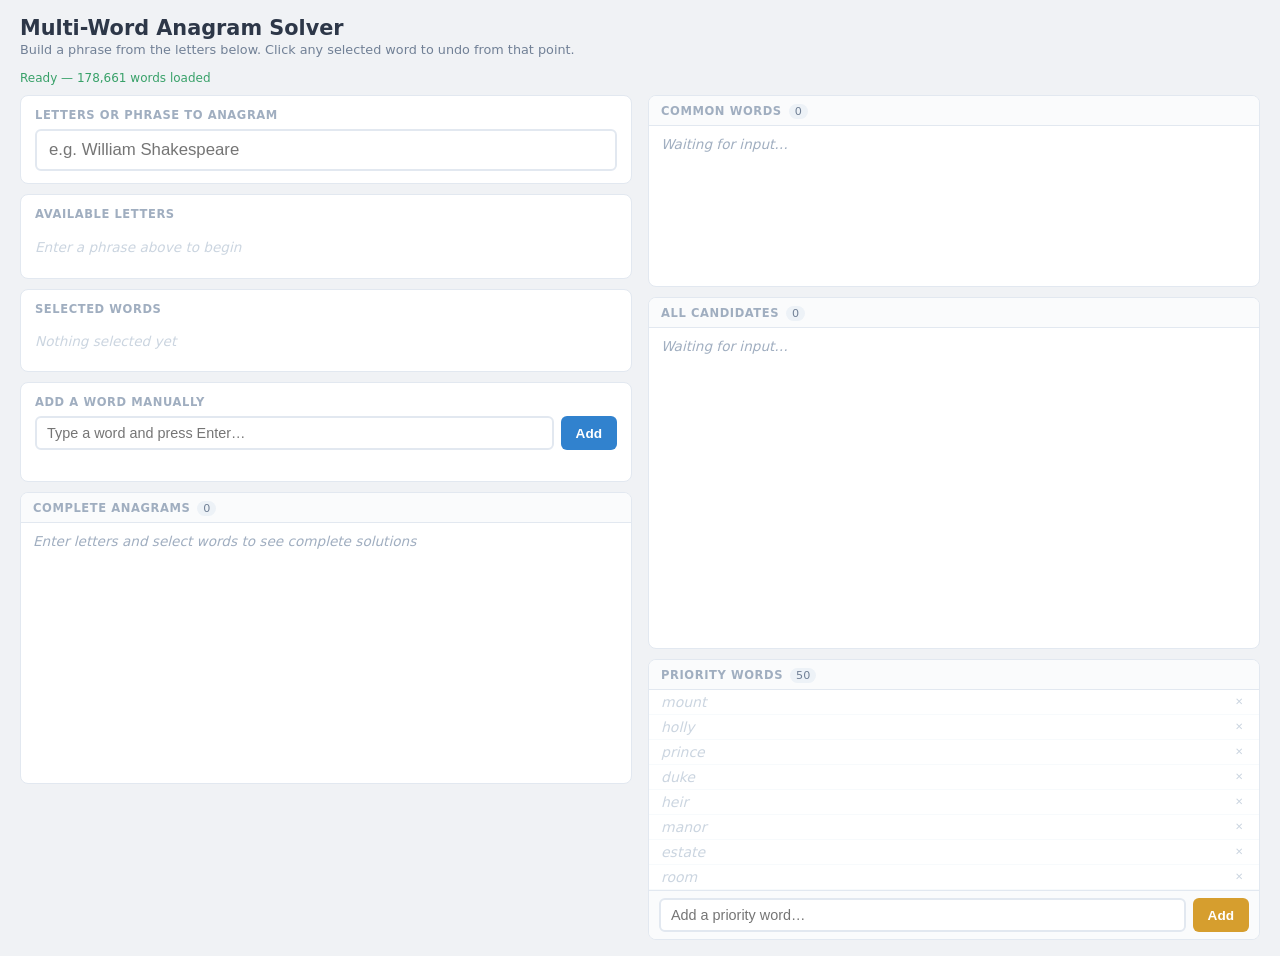
==== anagram/index.html @ 5bc654f7 "Initial commit, lots of stubbed pages." ====
<!DOCTYPE html>
<html lang="en">
<head>
  <meta charset="UTF-8">
  <meta name="viewport" content="width=device-width, initial-scale=1.0">
  <title>Multi-Word Anagram Solver — Blue Prince Tools</title>
  <style>
    *, *::before, *::after { box-sizing: border-box; margin: 0; padding: 0; }

    body {
      font-family: system-ui, -apple-system, BlinkMacSystemFont, 'Segoe UI', sans-serif;
      background: #f0f2f5;
      color: #1a1a2e;
      padding: 16px 20px;
      min-height: 100vh;
    }

    header { margin-bottom: 14px; }
    h1 { font-size: 1.3rem; font-weight: 700; color: #2d3748; margin-bottom: 2px; }
    .subtitle { font-size: 0.8rem; color: #718096; }

    /* Status bar */
    #status-bar {
      font-size: 0.75rem;
      color: #a0aec0;
      margin-bottom: 10px;
      min-height: 1.2em;
    }
    #status-bar.loading { color: #d69e2e; }
    #status-bar.ready   { color: #38a169; }
    #status-bar.error   { color: #e53e3e; }

    /* Two-column layout */
    .page-body {
      display: grid;
      grid-template-columns: 1fr 1fr;
      gap: 16px;
      align-items: start;
    }

    .left-col, .right-col {
      display: flex;
      flex-direction: column;
      gap: 10px;
    }

    .card {
      background: white;
      border: 1px solid #e2e8f0;
      border-radius: 8px;
      padding: 12px 14px;
    }

    .section-label {
      font-size: 0.72rem;
      font-weight: 600;
      text-transform: uppercase;
      letter-spacing: 0.05em;
      color: #a0aec0;
      margin-bottom: 7px;
    }

    /* Input */
    #base-input {
      width: 100%;
      padding: 9px 12px;
      border: 2px solid #e2e8f0;
      border-radius: 6px;
      font-size: 1.05rem;
      color: #2d3748;
      background: white;
      transition: border-color 0.15s;
    }
    #base-input:focus {
      outline: none;
      border-color: #4299e1;
      box-shadow: 0 0 0 3px rgba(66,153,225,0.15);
    }

    /* Letter pool */
    .pool-header {
      display: flex;
      align-items: baseline;
      gap: 8px;
      margin-bottom: 7px;
    }
    .pool-count { font-size: 0.72rem; color: #a0aec0; }

    #letter-pool {
      display: flex;
      flex-wrap: wrap;
      gap: 4px;
      min-height: 38px;
      align-items: center;
    }
    .letter-tile {
      display: inline-flex;
      align-items: center;
      justify-content: center;
      width: 30px;
      height: 30px;
      border-radius: 5px;
      font-size: 0.9rem;
      font-weight: 700;
      flex-shrink: 0;
    }
    .letter-tile.avail { background: #ebf8ff; color: #2b6cb0; border: 1px solid #bee3f8; }
    .letter-tile.used  { background: transparent; color: #cbd5e0; border: 1px solid #edf2f7; }
    .letter-sep { width: 8px; flex-shrink: 0; }
    .pool-placeholder, .selected-placeholder { color: #cbd5e0; font-style: italic; font-size: 0.85rem; }

    /* Selected words */
    .pool-header .undo-hint { font-size: 0.72rem; color: #a0aec0; font-style: italic; }
    #selected-words-wrap {
      display: flex;
      flex-wrap: wrap;
      gap: 6px;
      min-height: 36px;
      align-items: center;
    }
    .word-tile {
      display: inline-flex;
      align-items: center;
      gap: 5px;
      padding: 5px 12px 5px 10px;
      background: #3182ce;
      color: white;
      border-radius: 999px;
      font-size: 0.9rem;
      font-weight: 600;
      cursor: pointer;
      user-select: none;
      transition: background 0.12s, transform 0.08s;
      border: none;
    }
    .word-tile:hover { background: #e53e3e; transform: scale(1.04); }
    .word-tile .x { font-size: 0.65rem; opacity: 0.7; }
    .word-tile:hover .x { opacity: 1; }

    /* Add word */
    .add-row { display: flex; gap: 7px; }
    .add-row input {
      flex: 1;
      padding: 7px 10px;
      border: 2px solid #e2e8f0;
      border-radius: 6px;
      font-size: 0.9rem;
      color: #2d3748;
      transition: border-color 0.15s;
    }
    .add-row input:focus { outline: none; border-color: #4299e1; box-shadow: 0 0 0 3px rgba(66,153,225,0.15); }
    .add-row input.input-error { border-color: #e53e3e; }
    .add-row input.input-warn  { border-color: #d69e2e; }
    .btn {
      padding: 7px 15px;
      background: #3182ce;
      color: white;
      border: none;
      border-radius: 6px;
      cursor: pointer;
      font-size: 0.85rem;
      font-weight: 600;
      transition: background 0.12s;
      white-space: nowrap;
    }
    .btn:hover { background: #2b6cb0; }
    .msg { font-size: 0.8rem; margin-top: 5px; min-height: 1.1em; line-height: 1.4; }
    .msg.error { color: #c53030; }
    .msg.warn  { color: #975a16; }

    /* Panels */
    .panel { background: white; border: 1px solid #e2e8f0; border-radius: 8px; overflow: hidden; }
    .panel-header {
      display: flex;
      align-items: baseline;
      gap: 7px;
      padding: 8px 12px 6px;
      border-bottom: 1px solid #e2e8f0;
      background: #fafbfc;
    }
    .panel-title { font-size: 0.72rem; font-weight: 600; text-transform: uppercase; letter-spacing: 0.05em; color: #a0aec0; }
    .count-badge { font-size: 0.7rem; background: #edf2f7; color: #718096; border-radius: 999px; padding: 1px 6px; font-weight: 500; }

    .panel-list { overflow-y: auto; }
    .common-list   { height: 160px; }
    .cands-list    { height: 320px; }
    .priority-list { height: 200px; }
    .complete-list { height: 260px; }

    .list-item {
      display: flex;
      justify-content: space-between;
      align-items: center;
      padding: 4px 12px;
      border-bottom: 1px solid #f7fafc;
      font-size: 0.875rem;
      cursor: pointer;
      transition: background 0.08s;
    }
    .list-item:last-child { border-bottom: none; }
    .item-len { font-size: 0.7rem; color: #cbd5e0; flex-shrink: 0; margin-left: 8px; }

    .list-item.common { color: #276749; }
    .list-item.common:hover { background: #c6f6d5; color: #22543d; }
    .list-item.cand   { color: #2d3748; }
    .list-item.cand:hover { background: #ebf8ff; color: #2b6cb0; }

    .list-item.hi { background: #fffbeb; color: #744210; font-weight: 700; border-left: 3px solid #f6ad55; padding-left: 9px; }
    .list-item.hi:hover { background: #fef3c7; }

    .list-item.pri-avail { background: #fffbeb; color: #744210; font-weight: 700; border-left: 3px solid #f6ad55; padding-left: 9px; }
    .list-item.pri-avail:hover { background: #fef3c7; }
    .list-item.pri-unavail { color: #cbd5e0; font-style: italic; cursor: default; }

    .pri-remove { margin-left: auto; padding: 0 4px; font-size: 0.65rem; color: #cbd5e0; background: none; border: none; cursor: pointer; flex-shrink: 0; line-height: 1; }
    .pri-remove:hover { color: #e53e3e; }

    .list-divider { padding: 2px 12px; font-size: 0.67rem; text-transform: uppercase; letter-spacing: 0.06em; color: #a0aec0; background: #f7fafc; border-bottom: 1px solid #e2e8f0; pointer-events: none; }

    .solution-item { padding: 5px 12px; border-bottom: 1px solid #f7fafc; cursor: pointer; transition: background 0.08s; }
    .solution-item:last-child { border-bottom: none; }
    .solution-item:hover { background: #ebf8ff; }
    .solution-words { display: flex; flex-wrap: wrap; gap: 4px; align-items: center; }
    .sol-word { font-size: 0.85rem; font-weight: 600; color: #2d3748; padding: 2px 7px; background: #edf2f7; border-radius: 999px; }
    .sol-word.sol-priority { background: #fffbeb; color: #744210; border: 1px solid #f6ad55; }
    .sol-selected-word { background: #bee3f8; color: #2b6cb0; opacity: 0.7; }
    .timeout-note { padding: 4px 12px 6px; font-size: 0.72rem; color: #a0aec0; font-style: italic; border-top: 1px solid #f0f0f0; }

    .list-placeholder { padding: 10px 12px; color: #a0aec0; font-style: italic; font-size: 0.85rem; }
    .list-loading { padding: 10px 12px; color: #a0aec0; font-size: 0.85rem; }
    .list-loading::after { content: ''; display: inline-block; animation: dots 1.2s infinite; }
    @keyframes dots { 0% { content: ''; } 33% { content: '.'; } 66% { content: '..'; } 100% { content: '...'; } }

    .panel-footer { padding: 7px 10px; border-top: 1px solid #e2e8f0; background: #fafbfc; }
  </style>
</head>
<body>

<header>
  <h1>Multi-Word Anagram Solver</h1>
  <p class="subtitle">Build a phrase from the letters below. Click any selected word to undo from that point.</p>
</header>

<div id="status-bar" class="loading">Loading wordlist…</div>

<div class="page-body">

  <!-- Left column -->
  <div class="left-col">

    <div class="card">
      <div class="section-label">Letters or phrase to anagram</div>
      <input type="text" id="base-input" placeholder="e.g. William Shakespeare" autocomplete="off" spellcheck="false" disabled>
    </div>

    <div class="card">
      <div class="pool-header">
        <div class="section-label" style="margin-bottom:0">Available letters</div>
        <span class="pool-count" id="pool-count"></span>
      </div>
      <div id="letter-pool"><span class="pool-placeholder">Enter a phrase above to begin</span></div>
    </div>

    <div class="card">
      <div class="pool-header">
        <div class="section-label" style="margin-bottom:0">Selected words</div>
        <span class="undo-hint" id="undo-hint" style="display:none">— click to undo from that point</span>
      </div>
      <div id="selected-words-wrap"><span class="selected-placeholder">Nothing selected yet</span></div>
    </div>

    <div class="card">
      <div class="section-label">Add a word manually</div>
      <div class="add-row">
        <input type="text" id="word-input" placeholder="Type a word and press Enter…" autocomplete="off" spellcheck="false">
        <button class="btn" onclick="addTypedWord()">Add</button>
      </div>
      <div class="msg" id="word-msg"></div>
    </div>

    <!-- Complete anagrams -->
    <div class="panel">
      <div class="panel-header">
        <span class="panel-title">Complete anagrams</span>
        <span class="count-badge" id="complete-count">0</span>
      </div>
      <div class="panel-list complete-list" id="complete-list">
        <div class="list-placeholder">Enter letters and select words to see complete solutions</div>
      </div>
    </div>

  </div><!-- /left-col -->

  <!-- Right column -->
  <div class="right-col">

    <div class="panel">
      <div class="panel-header">
        <span class="panel-title">Common words</span>
        <span class="count-badge" id="common-count">0</span>
      </div>
      <div class="panel-list common-list" id="common-list">
        <div class="list-placeholder">Waiting for input…</div>
      </div>
    </div>

    <div class="panel">
      <div class="panel-header">
        <span class="panel-title">All candidates</span>
        <span class="count-badge" id="cand-count">0</span>
      </div>
      <div class="panel-list cands-list" id="candidates-list">
        <div class="list-placeholder">Waiting for input…</div>
      </div>
    </div>

    <div class="panel">
      <div class="panel-header">
        <span class="panel-title">Priority words</span>
        <span class="count-badge" id="priority-count">0</span>
      </div>
      <div class="panel-list priority-list" id="priority-list">
        <div class="list-placeholder">No priority words yet</div>
      </div>
      <div class="panel-footer">
        <div class="add-row">
          <input type="text" id="priority-input" placeholder="Add a priority word…" autocomplete="off" spellcheck="false">
          <button class="btn" onclick="addPriorityWord()" style="background:#d69e2e">Add</button>
        </div>
      </div>
    </div>

  </div><!-- /right-col -->

</div><!-- /page-body -->

<script src="anagram.js"></script>
</body>
</html>
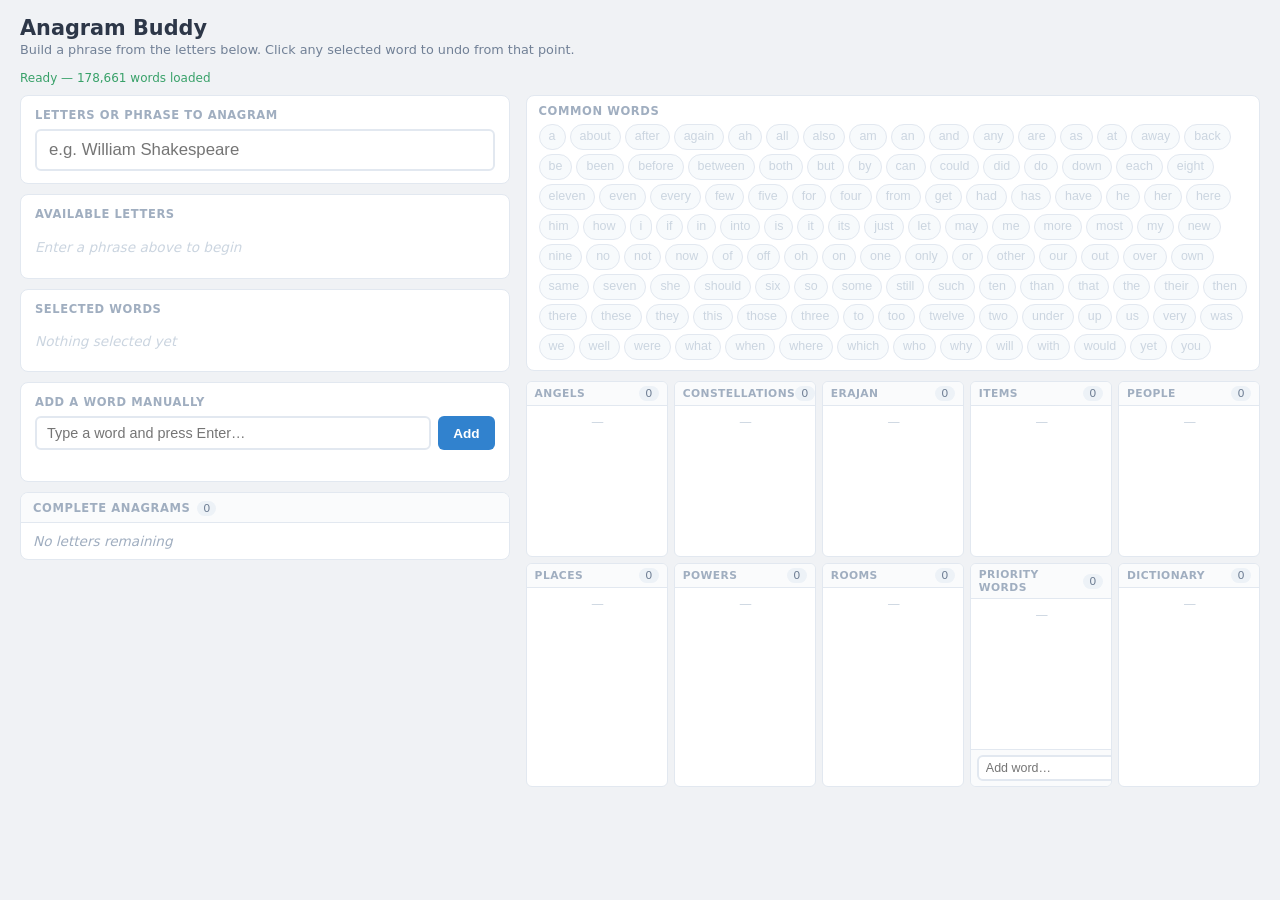
==== commit 1137533d: "Rework Anagram Solver into Anagram Buddy with category word lists" ====
--- a/anagram/index.html
+++ b/anagram/index.html
@@ -3,7 +3,7 @@
 <head>
   <meta charset="UTF-8">
   <meta name="viewport" content="width=device-width, initial-scale=1.0">
-  <title>Multi-Word Anagram Solver — Blue Prince Tools</title>
+  <title>Anagram Buddy — Blue Prince Tools</title>
   <style>
     *, *::before, *::after { box-sizing: border-box; margin: 0; padding: 0; }
 
@@ -19,7 +19,6 @@
     h1 { font-size: 1.3rem; font-weight: 700; color: #2d3748; margin-bottom: 2px; }
     .subtitle { font-size: 0.8rem; color: #718096; }
 
-    /* Status bar */
     #status-bar {
       font-size: 0.75rem;
       color: #a0aec0;
@@ -30,10 +29,10 @@
     #status-bar.ready   { color: #38a169; }
     #status-bar.error   { color: #e53e3e; }
 
-    /* Two-column layout */
+    /* Two-column layout: 40% left / 60% right */
     .page-body {
       display: grid;
-      grid-template-columns: 1fr 1fr;
+      grid-template-columns: 2fr 3fr;
       gap: 16px;
       align-items: start;
     }
@@ -71,20 +70,11 @@
       background: white;
       transition: border-color 0.15s;
     }
-    #base-input:focus {
-      outline: none;
-      border-color: #4299e1;
-      box-shadow: 0 0 0 3px rgba(66,153,225,0.15);
-    }
+    #base-input:focus { outline: none; border-color: #4299e1; box-shadow: 0 0 0 3px rgba(66,153,225,0.15); }
 
     /* Letter pool */
-    .pool-header {
-      display: flex;
-      align-items: baseline;
-      gap: 8px;
-      margin-bottom: 7px;
-    }
-    .pool-count { font-size: 0.72rem; color: #a0aec0; }
+    .pool-header { display: flex; align-items: baseline; gap: 8px; margin-bottom: 7px; }
+    .pool-count  { font-size: 0.72rem; color: #a0aec0; }
 
     #letter-pool {
       display: flex;
@@ -97,10 +87,10 @@
       display: inline-flex;
       align-items: center;
       justify-content: center;
-      width: 30px;
-      height: 30px;
+      width: 28px;
+      height: 28px;
       border-radius: 5px;
-      font-size: 0.9rem;
+      font-size: 0.85rem;
       font-weight: 700;
       flex-shrink: 0;
     }
@@ -150,7 +140,6 @@
     }
     .add-row input:focus { outline: none; border-color: #4299e1; box-shadow: 0 0 0 3px rgba(66,153,225,0.15); }
     .add-row input.input-error { border-color: #e53e3e; }
-    .add-row input.input-warn  { border-color: #d69e2e; }
     .btn {
       padding: 7px 15px;
       background: #3182ce;
@@ -164,11 +153,10 @@
       white-space: nowrap;
     }
     .btn:hover { background: #2b6cb0; }
-    .msg { font-size: 0.8rem; margin-top: 5px; min-height: 1.1em; line-height: 1.4; }
+    .msg { font-size: 0.8rem; margin-top: 5px; min-height: 1.1em; }
     .msg.error { color: #c53030; }
-    .msg.warn  { color: #975a16; }
-
-    /* Panels */
+
+    /* Complete anagrams panel */
     .panel { background: white; border: 1px solid #e2e8f0; border-radius: 8px; overflow: hidden; }
     .panel-header {
       display: flex;
@@ -181,63 +169,154 @@
     .panel-title { font-size: 0.72rem; font-weight: 600; text-transform: uppercase; letter-spacing: 0.05em; color: #a0aec0; }
     .count-badge { font-size: 0.7rem; background: #edf2f7; color: #718096; border-radius: 999px; padding: 1px 6px; font-weight: 500; }
 
-    .panel-list { overflow-y: auto; }
-    .common-list   { height: 160px; }
-    .cands-list    { height: 320px; }
-    .priority-list { height: 200px; }
-    .complete-list { height: 260px; }
-
-    .list-item {
-      display: flex;
-      justify-content: space-between;
-      align-items: center;
-      padding: 4px 12px;
-      border-bottom: 1px solid #f7fafc;
-      font-size: 0.875rem;
-      cursor: pointer;
-      transition: background 0.08s;
-    }
-    .list-item:last-child { border-bottom: none; }
-    .item-len { font-size: 0.7rem; color: #cbd5e0; flex-shrink: 0; margin-left: 8px; }
-
-    .list-item.common { color: #276749; }
-    .list-item.common:hover { background: #c6f6d5; color: #22543d; }
-    .list-item.cand   { color: #2d3748; }
-    .list-item.cand:hover { background: #ebf8ff; color: #2b6cb0; }
-
-    .list-item.hi { background: #fffbeb; color: #744210; font-weight: 700; border-left: 3px solid #f6ad55; padding-left: 9px; }
-    .list-item.hi:hover { background: #fef3c7; }
-
-    .list-item.pri-avail { background: #fffbeb; color: #744210; font-weight: 700; border-left: 3px solid #f6ad55; padding-left: 9px; }
-    .list-item.pri-avail:hover { background: #fef3c7; }
-    .list-item.pri-unavail { color: #cbd5e0; font-style: italic; cursor: default; }
-
-    .pri-remove { margin-left: auto; padding: 0 4px; font-size: 0.65rem; color: #cbd5e0; background: none; border: none; cursor: pointer; flex-shrink: 0; line-height: 1; }
-    .pri-remove:hover { color: #e53e3e; }
-
-    .list-divider { padding: 2px 12px; font-size: 0.67rem; text-transform: uppercase; letter-spacing: 0.06em; color: #a0aec0; background: #f7fafc; border-bottom: 1px solid #e2e8f0; pointer-events: none; }
+    .complete-list { overflow-y: auto; max-height: 340px; }
 
     .solution-item { padding: 5px 12px; border-bottom: 1px solid #f7fafc; cursor: pointer; transition: background 0.08s; }
     .solution-item:last-child { border-bottom: none; }
     .solution-item:hover { background: #ebf8ff; }
     .solution-words { display: flex; flex-wrap: wrap; gap: 4px; align-items: center; }
-    .sol-word { font-size: 0.85rem; font-weight: 600; color: #2d3748; padding: 2px 7px; background: #edf2f7; border-radius: 999px; }
+    .sol-word { font-size: 0.82rem; font-weight: 600; color: #2d3748; padding: 2px 7px; background: #edf2f7; border-radius: 999px; }
     .sol-word.sol-priority { background: #fffbeb; color: #744210; border: 1px solid #f6ad55; }
     .sol-selected-word { background: #bee3f8; color: #2b6cb0; opacity: 0.7; }
     .timeout-note { padding: 4px 12px 6px; font-size: 0.72rem; color: #a0aec0; font-style: italic; border-top: 1px solid #f0f0f0; }
 
     .list-placeholder { padding: 10px 12px; color: #a0aec0; font-style: italic; font-size: 0.85rem; }
     .list-loading { padding: 10px 12px; color: #a0aec0; font-size: 0.85rem; }
-    .list-loading::after { content: ''; display: inline-block; animation: dots 1.2s infinite; }
+    .list-loading::after { content: ''; animation: dots 1.2s infinite; }
     @keyframes dots { 0% { content: ''; } 33% { content: '.'; } 66% { content: '..'; } 100% { content: '...'; } }
 
-    .panel-footer { padding: 7px 10px; border-top: 1px solid #e2e8f0; background: #fafbfc; }
+    /* ── Right column ─────────────────────────────────────────────────────── */
+
+    /* Common words section */
+    .common-section {
+      background: white;
+      border: 1px solid #e2e8f0;
+      border-radius: 8px;
+      padding: 8px 12px 10px;
+    }
+    .common-buttons {
+      display: flex;
+      flex-wrap: wrap;
+      gap: 4px;
+      margin-top: 6px;
+    }
+    .common-btn {
+      padding: 2px 9px;
+      border-radius: 999px;
+      font-size: 0.78rem;
+      font-weight: 500;
+      border: 1px solid;
+      cursor: pointer;
+      transition: background 0.1s;
+      line-height: 1.6;
+    }
+    .common-btn.avail   { background: #c6f6d5; color: #22543d; border-color: #9ae6b4; }
+    .common-btn.avail:hover { background: #9ae6b4; }
+    .common-btn.unavail { background: #f7fafc; color: #cbd5e0; border-color: #e2e8f0; cursor: default; }
+
+    /* Word grid: 5 columns */
+    .word-grid {
+      display: grid;
+      grid-template-columns: repeat(5, 1fr);
+      gap: 6px;
+    }
+
+    .word-box {
+      background: white;
+      border: 1px solid #e2e8f0;
+      border-radius: 6px;
+      overflow: hidden;
+      display: flex;
+      flex-direction: column;
+    }
+
+    .word-box-header {
+      display: flex;
+      justify-content: space-between;
+      align-items: center;
+      padding: 4px 8px;
+      background: #fafbfc;
+      border-bottom: 1px solid #e2e8f0;
+      font-size: 0.67rem;
+      font-weight: 600;
+      text-transform: uppercase;
+      letter-spacing: 0.04em;
+      color: #a0aec0;
+      flex-shrink: 0;
+    }
+
+    .word-box-body {
+      height: 150px;
+      overflow-y: auto;
+    }
+
+    .box-item {
+      display: flex;
+      align-items: center;
+      justify-content: space-between;
+      padding: 3px 8px;
+      font-size: 0.82rem;
+      cursor: pointer;
+      border-bottom: 1px solid #f7fafc;
+      color: #2d3748;
+      transition: background 0.07s;
+    }
+    .box-item:last-child { border-bottom: none; }
+    .box-item:hover { background: #fffbeb; color: #744210; }
+
+    .item-len {
+      font-size: 0.67rem;
+      color: #cbd5e0;
+      flex-shrink: 0;
+      margin-left: 4px;
+    }
+
+    .box-placeholder {
+      padding: 8px;
+      font-size: 0.8rem;
+      color: #cbd5e0;
+      font-style: italic;
+      text-align: center;
+    }
+
+    /* Priority box: remove button inside items */
+    .pri-remove {
+      margin-left: auto;
+      padding: 0 3px;
+      font-size: 0.6rem;
+      color: #cbd5e0;
+      background: none;
+      border: none;
+      cursor: pointer;
+      flex-shrink: 0;
+      line-height: 1;
+    }
+    .pri-remove:hover { color: #e53e3e; }
+
+    /* Priority word add footer */
+    .word-box-footer {
+      border-top: 1px solid #e2e8f0;
+      padding: 5px 6px;
+      background: #fafbfc;
+      flex-shrink: 0;
+    }
+    .word-box-footer .add-row { gap: 4px; }
+    .word-box-footer .add-row input {
+      font-size: 0.78rem;
+      padding: 4px 7px;
+    }
+    .word-box-footer .btn {
+      font-size: 0.72rem;
+      padding: 4px 8px;
+      background: #d69e2e;
+    }
+    .word-box-footer .btn:hover { background: #b7791f; }
   </style>
 </head>
 <body>
 
 <header>
-  <h1>Multi-Word Anagram Solver</h1>
+  <h1>Anagram Buddy</h1>
   <p class="subtitle">Build a phrase from the letters below. Click any selected word to undo from that point.</p>
 </header>
 
@@ -245,7 +324,7 @@
 
 <div class="page-body">
 
-  <!-- Left column -->
+  <!-- Left column (40%) -->
   <div class="left-col">
 
     <div class="card">
@@ -278,57 +357,91 @@
       <div class="msg" id="word-msg"></div>
     </div>
 
-    <!-- Complete anagrams -->
     <div class="panel">
       <div class="panel-header">
         <span class="panel-title">Complete anagrams</span>
         <span class="count-badge" id="complete-count">0</span>
       </div>
-      <div class="panel-list complete-list" id="complete-list">
+      <div class="complete-list" id="complete-list">
         <div class="list-placeholder">Enter letters and select words to see complete solutions</div>
       </div>
     </div>
 
   </div><!-- /left-col -->
 
-  <!-- Right column -->
+  <!-- Right column (60%) -->
   <div class="right-col">
 
-    <div class="panel">
-      <div class="panel-header">
-        <span class="panel-title">Common words</span>
-        <span class="count-badge" id="common-count">0</span>
-      </div>
-      <div class="panel-list common-list" id="common-list">
-        <div class="list-placeholder">Waiting for input…</div>
-      </div>
-    </div>
-
-    <div class="panel">
-      <div class="panel-header">
-        <span class="panel-title">All candidates</span>
-        <span class="count-badge" id="cand-count">0</span>
-      </div>
-      <div class="panel-list cands-list" id="candidates-list">
-        <div class="list-placeholder">Waiting for input…</div>
-      </div>
-    </div>
-
-    <div class="panel">
-      <div class="panel-header">
-        <span class="panel-title">Priority words</span>
-        <span class="count-badge" id="priority-count">0</span>
-      </div>
-      <div class="panel-list priority-list" id="priority-list">
-        <div class="list-placeholder">No priority words yet</div>
-      </div>
-      <div class="panel-footer">
-        <div class="add-row">
-          <input type="text" id="priority-input" placeholder="Add a priority word…" autocomplete="off" spellcheck="false">
-          <button class="btn" onclick="addPriorityWord()" style="background:#d69e2e">Add</button>
+    <!-- Common words as compact buttons -->
+    <div class="common-section">
+      <div class="section-label" style="margin-bottom:0">Common words</div>
+      <div class="common-buttons" id="common-buttons">
+        <span style="color:#cbd5e0;font-style:italic;font-size:0.82rem">Waiting for input…</span>
+      </div>
+    </div>
+
+    <!-- 5×2 word grid: 8 categories + Priority Words + Dictionary -->
+    <div class="word-grid">
+
+      <div class="word-box">
+        <div class="word-box-header">Angels <span class="count-badge" id="cnt-angels">0</span></div>
+        <div class="word-box-body" id="box-angels"><div class="box-placeholder">—</div></div>
+      </div>
+
+      <div class="word-box">
+        <div class="word-box-header">Constellations <span class="count-badge" id="cnt-constellations">0</span></div>
+        <div class="word-box-body" id="box-constellations"><div class="box-placeholder">—</div></div>
+      </div>
+
+      <div class="word-box">
+        <div class="word-box-header">Erajan <span class="count-badge" id="cnt-erajan">0</span></div>
+        <div class="word-box-body" id="box-erajan"><div class="box-placeholder">—</div></div>
+      </div>
+
+      <div class="word-box">
+        <div class="word-box-header">Items <span class="count-badge" id="cnt-items">0</span></div>
+        <div class="word-box-body" id="box-items"><div class="box-placeholder">—</div></div>
+      </div>
+
+      <div class="word-box">
+        <div class="word-box-header">People <span class="count-badge" id="cnt-people">0</span></div>
+        <div class="word-box-body" id="box-people"><div class="box-placeholder">—</div></div>
+      </div>
+
+      <div class="word-box">
+        <div class="word-box-header">Places <span class="count-badge" id="cnt-places">0</span></div>
+        <div class="word-box-body" id="box-places"><div class="box-placeholder">—</div></div>
+      </div>
+
+      <div class="word-box">
+        <div class="word-box-header">Powers <span class="count-badge" id="cnt-powers">0</span></div>
+        <div class="word-box-body" id="box-powers"><div class="box-placeholder">—</div></div>
+      </div>
+
+      <div class="word-box">
+        <div class="word-box-header">Rooms <span class="count-badge" id="cnt-rooms">0</span></div>
+        <div class="word-box-body" id="box-rooms"><div class="box-placeholder">—</div></div>
+      </div>
+
+      <!-- Priority Words box (with add footer) -->
+      <div class="word-box">
+        <div class="word-box-header">Priority Words <span class="count-badge" id="cnt-priority">0</span></div>
+        <div class="word-box-body" id="box-priority"><div class="box-placeholder">—</div></div>
+        <div class="word-box-footer">
+          <div class="add-row">
+            <input type="text" id="priority-input" placeholder="Add word…" autocomplete="off" spellcheck="false">
+            <button class="btn" onclick="addPriorityWord()">+</button>
+          </div>
         </div>
       </div>
-    </div>
+
+      <!-- General dictionary -->
+      <div class="word-box">
+        <div class="word-box-header">Dictionary <span class="count-badge" id="cnt-dictionary">0</span></div>
+        <div class="word-box-body" id="box-dictionary"><div class="box-placeholder">—</div></div>
+      </div>
+
+    </div><!-- /word-grid -->
 
   </div><!-- /right-col -->
 
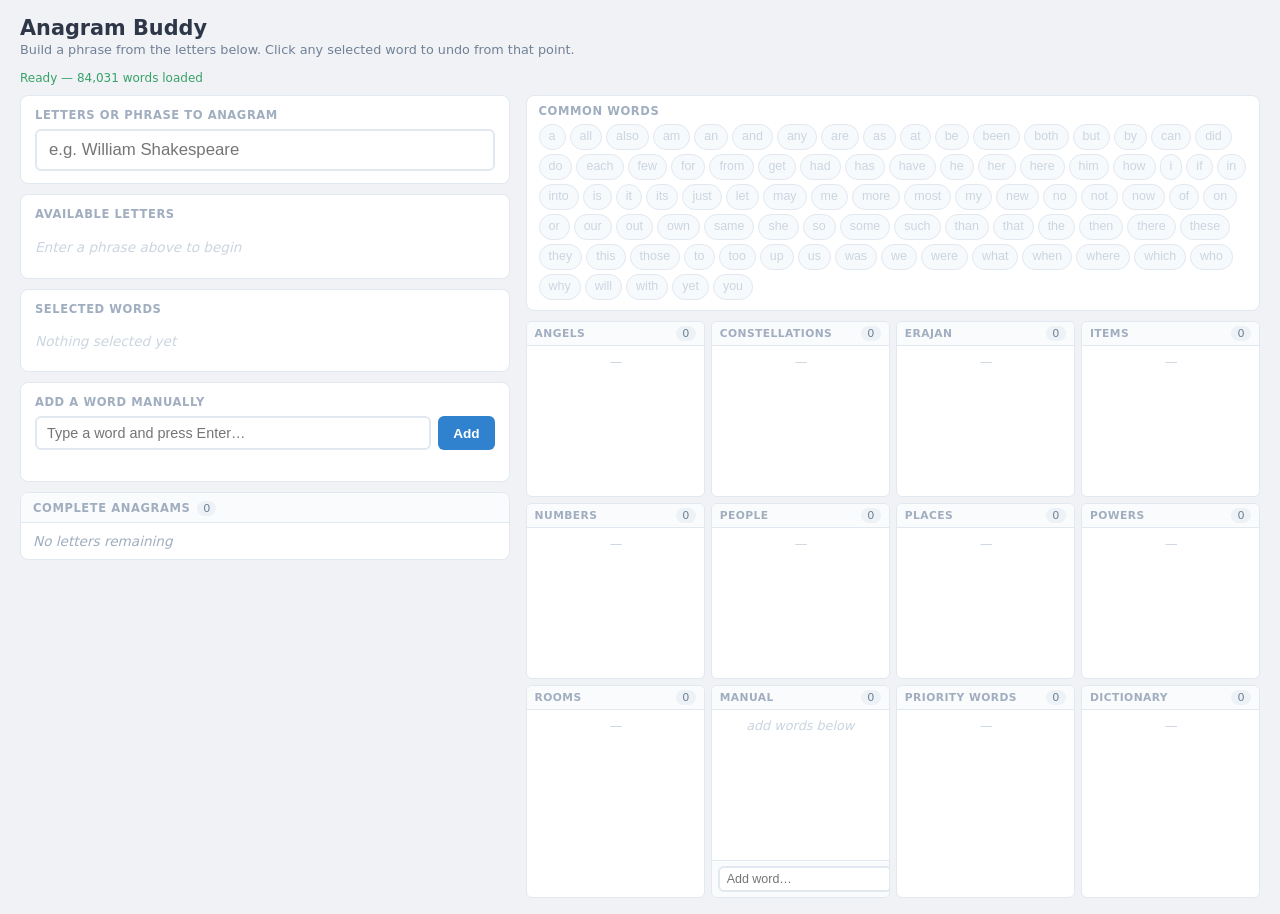
==== commit 38d5ad8b: "Refine Anagram Buddy: 4x3 grid, multi-tier scoring, new wordlist" ====
--- a/anagram/index.html
+++ b/anagram/index.html
@@ -180,6 +180,12 @@
     .sol-selected-word { background: #bee3f8; color: #2b6cb0; opacity: 0.7; }
     .timeout-note { padding: 4px 12px 6px; font-size: 0.72rem; color: #a0aec0; font-style: italic; border-top: 1px solid #f0f0f0; }
 
+    .solution-group { padding: 5px 12px; border-bottom: 1px solid #f7fafc; cursor: pointer; transition: background 0.08s; }
+    .solution-group:last-child { border-bottom: none; }
+    .solution-group:hover { background: #fffbeb; }
+    .group-ellipsis { font-size: 0.82rem; color: #a0aec0; margin: 0 3px; }
+    .group-count { font-size: 0.68rem; background: #fef3c7; color: #92400e; border-radius: 999px; padding: 1px 6px; font-weight: 600; margin-left: 2px; }
+
     .list-placeholder { padding: 10px 12px; color: #a0aec0; font-style: italic; font-size: 0.85rem; }
     .list-loading { padding: 10px 12px; color: #a0aec0; font-size: 0.85rem; }
     .list-loading::after { content: ''; animation: dots 1.2s infinite; }
@@ -214,10 +220,10 @@
     .common-btn.avail:hover { background: #9ae6b4; }
     .common-btn.unavail { background: #f7fafc; color: #cbd5e0; border-color: #e2e8f0; cursor: default; }
 
-    /* Word grid: 5 columns */
+    /* Word grid: 4 columns × 3 rows = 12 boxes */
     .word-grid {
       display: grid;
-      grid-template-columns: repeat(5, 1fr);
+      grid-template-columns: repeat(4, 1fr);
       gap: 6px;
     }
 
@@ -383,6 +389,7 @@
     <!-- 5×2 word grid: 8 categories + Priority Words + Dictionary -->
     <div class="word-grid">
 
+      <!-- Row 1: Angels, Constellations, Erajan, Items -->
       <div class="word-box">
         <div class="word-box-header">Angels <span class="count-badge" id="cnt-angels">0</span></div>
         <div class="word-box-body" id="box-angels"><div class="box-placeholder">—</div></div>
@@ -403,6 +410,12 @@
         <div class="word-box-body" id="box-items"><div class="box-placeholder">—</div></div>
       </div>
 
+      <!-- Row 2: Numbers, People, Places, Powers -->
+      <div class="word-box">
+        <div class="word-box-header">Numbers <span class="count-badge" id="cnt-numbers">0</span></div>
+        <div class="word-box-body" id="box-numbers"><div class="box-placeholder">—</div></div>
+      </div>
+
       <div class="word-box">
         <div class="word-box-header">People <span class="count-badge" id="cnt-people">0</span></div>
         <div class="word-box-body" id="box-people"><div class="box-placeholder">—</div></div>
@@ -418,21 +431,28 @@
         <div class="word-box-body" id="box-powers"><div class="box-placeholder">—</div></div>
       </div>
 
+      <!-- Row 3: Rooms, Manual, Priority Words, Dictionary -->
       <div class="word-box">
         <div class="word-box-header">Rooms <span class="count-badge" id="cnt-rooms">0</span></div>
         <div class="word-box-body" id="box-rooms"><div class="box-placeholder">—</div></div>
       </div>
 
-      <!-- Priority Words box (with add footer) -->
+      <!-- Manual box: user-added words, persisted to localStorage -->
+      <div class="word-box">
+        <div class="word-box-header">Manual <span class="count-badge" id="cnt-manual">0</span></div>
+        <div class="word-box-body" id="box-manual"><div class="box-placeholder">add words below</div></div>
+        <div class="word-box-footer">
+          <div class="add-row">
+            <input type="text" id="manual-input" placeholder="Add word…" autocomplete="off" spellcheck="false">
+            <button class="btn" onclick="addManualWord()">+</button>
+          </div>
+        </div>
+      </div>
+
+      <!-- Priority Words box: static bulk list (no add/remove) -->
       <div class="word-box">
         <div class="word-box-header">Priority Words <span class="count-badge" id="cnt-priority">0</span></div>
         <div class="word-box-body" id="box-priority"><div class="box-placeholder">—</div></div>
-        <div class="word-box-footer">
-          <div class="add-row">
-            <input type="text" id="priority-input" placeholder="Add word…" autocomplete="off" spellcheck="false">
-            <button class="btn" onclick="addPriorityWord()">+</button>
-          </div>
-        </div>
       </div>
 
       <!-- General dictionary -->
